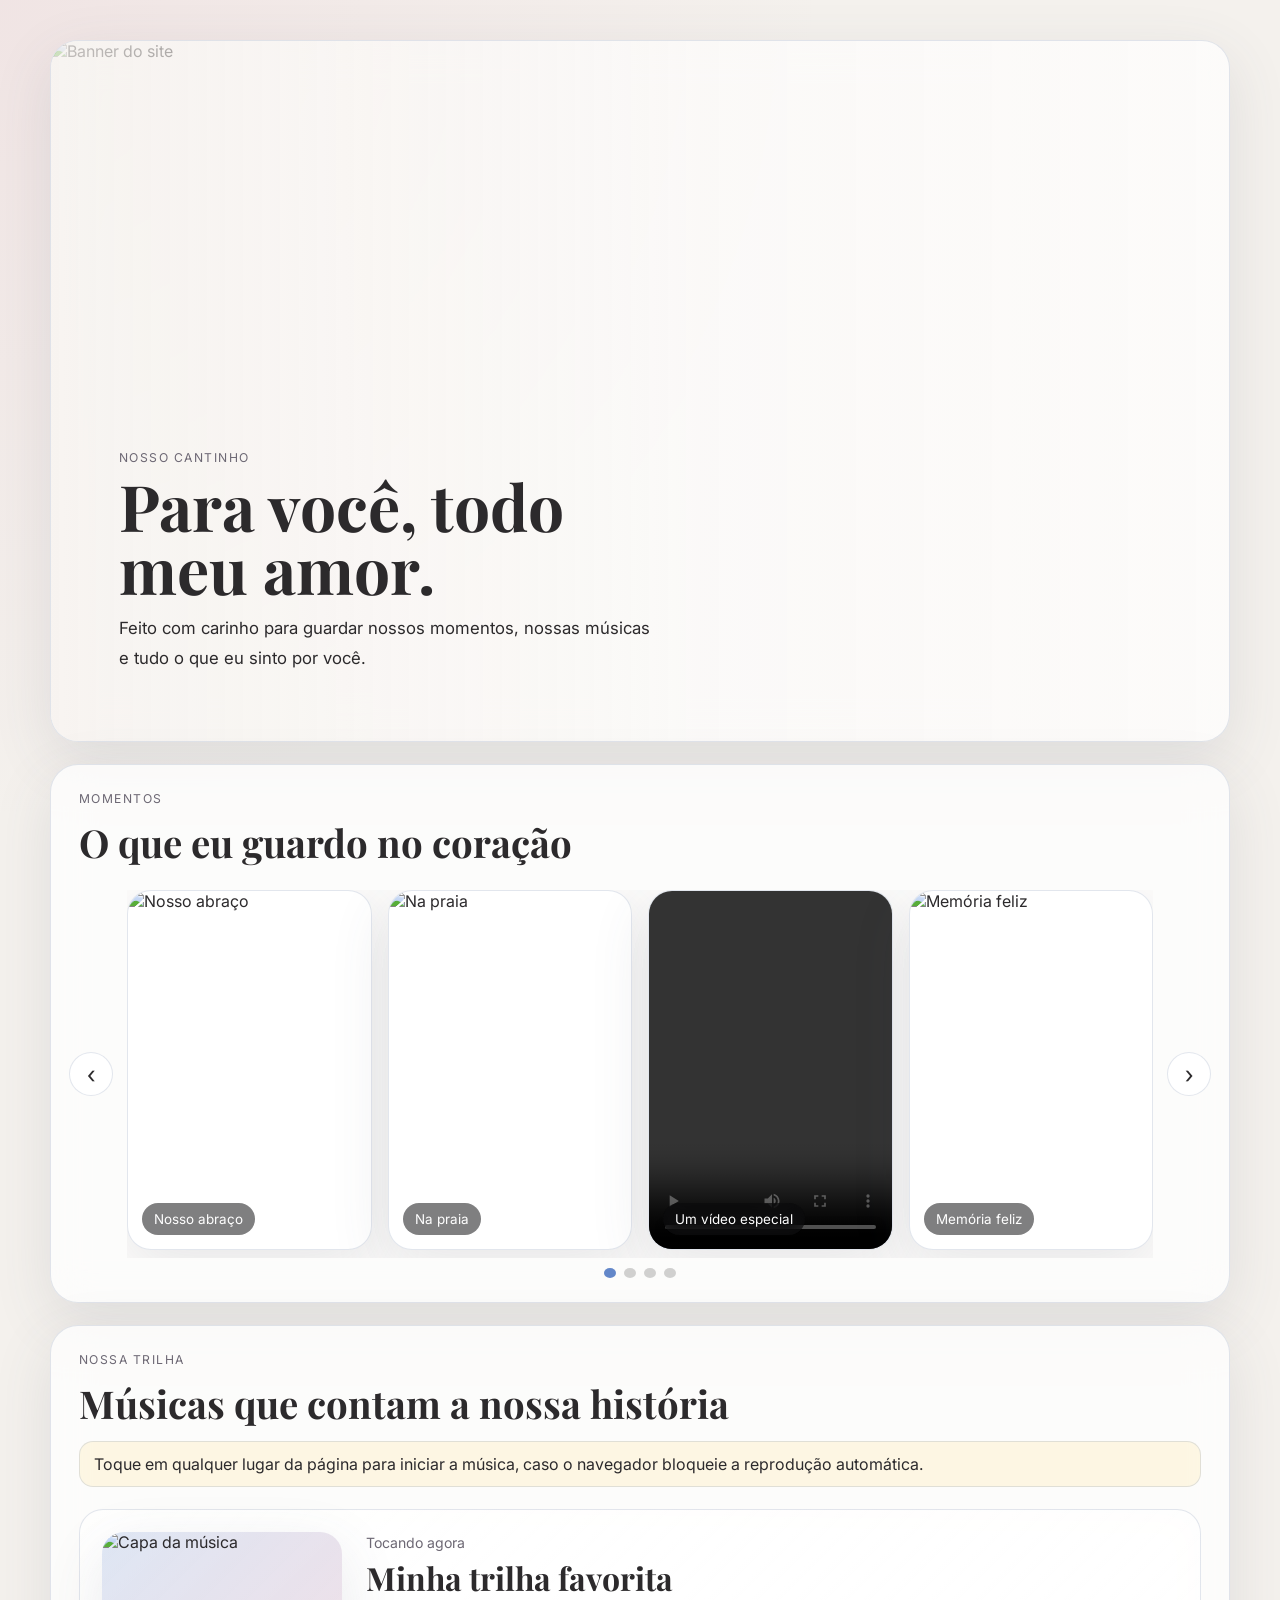
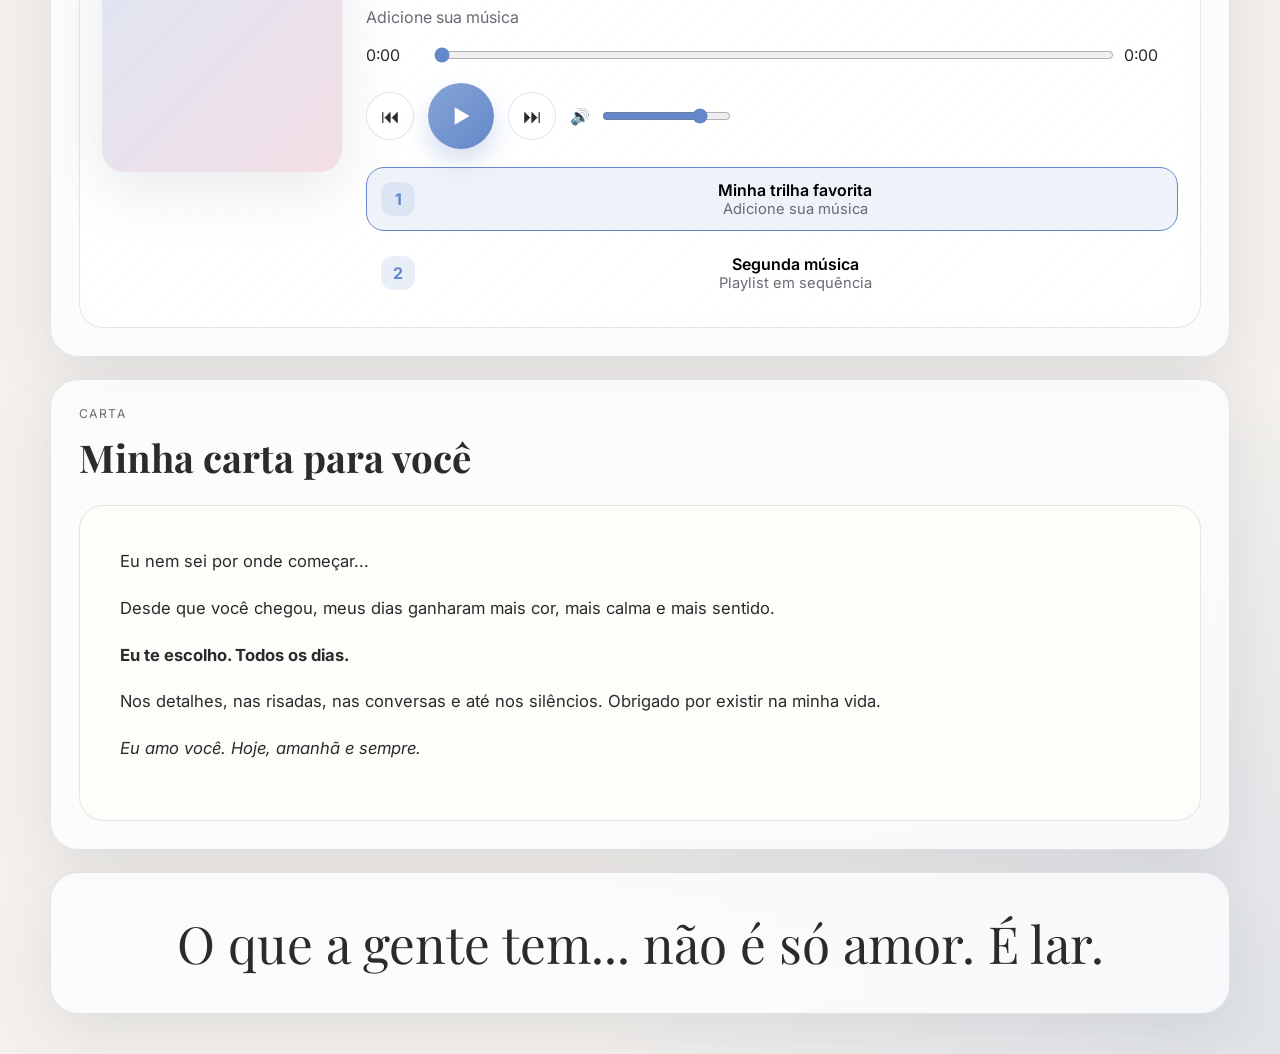
==== index.html @ 8e35c67f "v1" ====
<!DOCTYPE html>
<html lang="pt-BR">
<head>
  <meta charset="UTF-8" />
  <meta name="viewport" content="width=device-width, initial-scale=1.0" />
  <title>Nosso site</title>
  <link rel="preconnect" href="https://fonts.googleapis.com">
  <link rel="preconnect" href="https://fonts.gstatic.com" crossorigin>
  <link href="https://fonts.googleapis.com/css2?family=Inter:wght@400;500;600;700&family=Playfair+Display:wght@500;600;700&display=swap" rel="stylesheet">
  <link rel="stylesheet" href="styles.css" />
</head>
<body data-theme="clean" data-mode="final">
  <main class="site-shell">
    <section class="hero section-card">
      <div class="hero-media" id="heroMedia"></div>
      <div class="hero-overlay"></div>
      <div class="hero-content">
        <p class="eyebrow" id="heroEyebrowView">Nosso cantinho</p>
        <h1 id="heroTitleView">Para você, todo meu amor.</h1>
        <p id="heroSubtitleView">Feito com carinho para guardar nossos momentos, nossas músicas e tudo o que eu sinto por você.</p>
      </div>
    </section>

    <section class="moments section-card">
      <div class="section-heading">
        <div>
          <p class="eyebrow" id="momentsEyebrowView">Momentos</p>
          <h2 id="momentsTitleView">O que eu guardo no coração</h2>
        </div>
      </div>
      <div class="carousel-shell">
        <button class="nav-arrow" id="prevSlideBtn" aria-label="Voltar">‹</button>
        <div class="carousel-track" id="carouselTrack"></div>
        <button class="nav-arrow" id="nextSlideBtn" aria-label="Avançar">›</button>
      </div>
      <div class="carousel-dots" id="carouselDots"></div>
    </section>

    <section class="music section-card">
      <div class="section-heading">
        <div>
          <p class="eyebrow" id="musicEyebrowView">Nossa trilha</p>
          <h2 id="musicTitleView">Músicas que contam a nossa história</h2>
        </div>
      </div>
      <div class="autoplay-hint" id="autoplayHint">Toque em qualquer lugar da página para iniciar a música, caso o navegador bloqueie a reprodução automática.</div>
      <div class="player-card">
        <div class="track-art" id="trackArt"></div>
        <div class="player-main">
          <div class="track-meta">
            <span class="mini-label" id="nowPlayingLabelView">Tocando agora</span>
            <h3 id="trackTitle">Sem música carregada</h3>
            <p id="trackArtist">Adicione faixas no painel de edição.</p>
          </div>
          <div class="progress-wrap">
            <span id="currentTime">0:00</span>
            <input type="range" id="seekBar" min="0" max="100" value="0" />
            <span id="duration">0:00</span>
          </div>
          <div class="player-controls">
            <button class="icon-control" id="prevTrackBtn" aria-label="Faixa anterior">⏮</button>
            <button class="play-btn" id="playPauseBtn" aria-label="Tocar ou pausar">▶</button>
            <button class="icon-control" id="nextTrackBtn" aria-label="Próxima faixa">⏭</button>
            <label class="volume-control">
              🔊
              <input type="range" id="volumeBar" min="0" max="1" step="0.01" value="0.8" />
            </label>
          </div>
          <div class="playlist" id="playlist"></div>
        </div>
      </div>
      <audio id="audioPlayer" preload="metadata"></audio>
    </section>

    <section class="letter section-card">
      <div class="section-heading">
        <div>
          <p class="eyebrow" id="letterEyebrowView">Carta</p>
          <h2 id="letterTitleView">Minha carta para você</h2>
        </div>
      </div>
      <article class="letter-paper" id="letterView"></article>
    </section>

    <section class="closing section-card">
      <p id="closingTextView">O que a gente tem... não é só amor. É lar.</p>
    </section>
  </main>

  <script src="script.js"></script>
</body>
</html>
---- styles.css ----
:root {
  --bg: #f4f1ed;
  --surface: rgba(255,255,255,0.75);
  --surface-solid: #ffffff;
  --text: #2c2a2c;
  --muted: #6d6874;
  --accent: #87a5d6;
  --accent-strong: #6387c9;
  --border: rgba(98, 119, 157, 0.18);
  --shadow: 0 18px 60px rgba(71, 80, 100, 0.12);
  --hero-overlay: linear-gradient(90deg, rgba(245,241,237,.75) 0%, rgba(245,241,237,.2) 55%, rgba(245,241,237,.08) 100%);
  --paper: #fffdf9;
}

body[data-theme="dark"] {
  --bg: #0f0a0e;
  --surface: rgba(26, 16, 23, 0.72);
  --surface-solid: #1a1017;
  --text: #f3e7eb;
  --muted: #c8b6bf;
  --accent: #d58aa3;
  --accent-strong: #ec9db6;
  --border: rgba(213, 138, 163, 0.18);
  --shadow: 0 22px 72px rgba(0, 0, 0, 0.38);
  --hero-overlay: linear-gradient(90deg, rgba(15,10,14,.74) 0%, rgba(15,10,14,.2) 55%, rgba(15,10,14,.1) 100%);
  --paper: #24171f;
}

* { box-sizing: border-box; }
html, body { margin: 0; padding: 0; }
body {
  font-family: 'Inter', sans-serif;
  background:
    radial-gradient(circle at top left, rgba(213,138,163,.12), transparent 28%),
    radial-gradient(circle at bottom right, rgba(135,165,214,.18), transparent 24%),
    var(--bg);
  color: var(--text);
  min-height: 100vh;
  transition: background .35s ease, color .35s ease;
}

button, input, textarea, select {
  font: inherit;
}

button { cursor: pointer; }

.glass-panel,
.section-card,
.editor-item,
.player-card,
.letter-paper,
.compare-header {
  backdrop-filter: blur(20px);
  -webkit-backdrop-filter: blur(20px);
}

.site-shell {
  width: min(1180px, calc(100% - 40px));
  margin: 90px auto 40px;
  display: grid;
  gap: 22px;
}

.section-card {
  background: var(--surface);
  border: 1px solid var(--border);
  box-shadow: var(--shadow);
  border-radius: 28px;
  overflow: hidden;
  transition: background .35s ease, border-color .35s ease;
}

.hero {
  position: relative;
  min-height: 72vh;
  display: flex;
  align-items: end;
}

.hero-media,
.hero-overlay {
  position: absolute;
  inset: 0;
}

.hero-media img,
.hero-media video {
  width: 100%;
  height: 100%;
  object-fit: cover;
  display: block;
}

.hero-overlay { background: var(--hero-overlay); }

.hero-content {
  position: relative;
  z-index: 1;
  padding: clamp(28px, 6vw, 68px);
  width: min(680px, 100%);
}

.eyebrow {
  margin: 0 0 10px;
  letter-spacing: .12em;
  text-transform: uppercase;
  font-size: .76rem;
  color: var(--muted);
}

h1, h2, h3 {
  font-family: 'Playfair Display', serif;
  margin: 0;
}

h1 {
  font-size: clamp(2.4rem, 5vw, 4.8rem);
  line-height: .98;
  margin-bottom: 14px;
}

.hero-content p:last-child {
  margin: 0;
  font-size: 1.05rem;
  line-height: 1.75;
  max-width: 58ch;
}

.section-heading {
  display: flex;
  justify-content: space-between;
  align-items: end;
  gap: 16px;
  padding: 26px 28px 0;
}

.section-heading h2 { font-size: clamp(1.7rem, 3vw, 2.5rem); }

.carousel-shell {
  display: grid;
  grid-template-columns: auto 1fr auto;
  gap: 14px;
  align-items: center;
  padding: 22px 18px 10px;
}

.carousel-track {
  display: grid;
  grid-auto-flow: column;
  grid-auto-columns: minmax(220px, 1fr);
  gap: 16px;
  overflow-x: auto;
  scroll-behavior: smooth;
  padding-bottom: 8px;
  scrollbar-width: none;
}
.carousel-track::-webkit-scrollbar { display: none; }

.slide-card {
  position: relative;
  height: 360px;
  border-radius: 24px;
  overflow: hidden;
  background: var(--surface-solid);
  border: 1px solid var(--border);
  box-shadow: var(--shadow);
}

.slide-card img,
.slide-card video {
  width: 100%;
  height: 100%;
  object-fit: cover;
  display: block;
}

.slide-badge {
  position: absolute;
  left: 14px;
  bottom: 14px;
  background: rgba(10,10,12,.52);
  color: white;
  border-radius: 999px;
  padding: 8px 12px;
  font-size: .84rem;
  backdrop-filter: blur(10px);
}

.nav-arrow,
.icon-btn,
.icon-control,
.play-btn,
.theme-btn,
.editor-toggle,
.primary-btn,
.secondary-btn,
.danger-btn {
  border: 0;
  border-radius: 999px;
}

.nav-arrow,
.icon-btn,
.icon-control,
.theme-btn,
.editor-toggle,
.secondary-btn,
.danger-btn {
  background: var(--surface-solid);
  color: var(--text);
  border: 1px solid var(--border);
}

.nav-arrow {
  width: 44px;
  height: 44px;
  font-size: 1.5rem;
}

.carousel-dots {
  display: flex;
  gap: 8px;
  justify-content: center;
  padding: 0 0 24px;
}

.carousel-dots button {
  width: 10px;
  height: 10px;
  border-radius: 50%;
  border: 0;
  background: rgba(125,125,125,.35);
}

.carousel-dots button.active { background: var(--accent-strong); }

.music, .letter { padding-bottom: 28px; }
.player-card {
  margin: 22px 28px 0;
  padding: 22px;
  border-radius: 24px;
  background: linear-gradient(135deg, rgba(255,255,255,.62), rgba(255,255,255,.35));
  border: 1px solid var(--border);
  display: grid;
  grid-template-columns: 240px 1fr;
  gap: 24px;
}
body[data-theme="dark"] .player-card {
  background: linear-gradient(135deg, rgba(37,21,30,.9), rgba(37,21,30,.55));
}

.track-art {
  aspect-ratio: 1 / 1;
  border-radius: 22px;
  overflow: hidden;
  background: linear-gradient(135deg, rgba(135,165,214,.28), rgba(213,138,163,.28));
  box-shadow: var(--shadow);
}
.track-art img {
  width: 100%;
  height: 100%;
  object-fit: cover;
}
.player-main { display: grid; gap: 18px; }
.mini-label { color: var(--muted); font-size: .88rem; }
.track-meta h3 { font-size: 2rem; margin-top: 4px; }
.track-meta p { margin: 8px 0 0; color: var(--muted); }
.progress-wrap {
  display: grid;
  grid-template-columns: 54px 1fr 54px;
  gap: 12px;
  align-items: center;
}
input[type="range"] { width: 100%; accent-color: var(--accent-strong); }
.player-controls {
  display: flex;
  align-items: center;
  gap: 14px;
  flex-wrap: wrap;
}
.icon-control, .play-btn {
  width: 48px;
  height: 48px;
  display: inline-grid;
  place-items: center;
  font-size: 1.2rem;
}
.play-btn {
  width: 66px;
  height: 66px;
  background: linear-gradient(135deg, var(--accent), var(--accent-strong));
  color: white;
  border: 0;
  box-shadow: 0 12px 24px rgba(99,135,201,.28);
}
.volume-control {
  display: flex;
  align-items: center;
  gap: 10px;
  color: var(--muted);
}
.playlist {
  display: grid;
  gap: 10px;
}
.playlist-item {
  display: grid;
  grid-template-columns: auto 1fr;
  gap: 12px;
  align-items: center;
  padding: 12px 14px;
  border-radius: 18px;
  background: rgba(255,255,255,.42);
  border: 1px solid transparent;
}
body[data-theme="dark"] .playlist-item { background: rgba(255,255,255,.04); }
.playlist-item.active {
  border-color: var(--accent-strong);
  background: rgba(135,165,214,.14);
}
.playlist-index {
  width: 34px;
  height: 34px;
  display: grid;
  place-items: center;
  border-radius: 12px;
  background: rgba(135,165,214,.18);
  color: var(--accent-strong);
  font-weight: 700;
}
.playlist-title { font-weight: 600; }
.playlist-artist { color: var(--muted); font-size: .92rem; }

.letter-paper {
  margin: 22px 28px 0;
  padding: clamp(22px, 4vw, 40px);
  border-radius: 24px;
  background: var(--paper);
  border: 1px solid var(--border);
  line-height: 1.85;
  font-size: 1.04rem;
}
.letter-paper p { margin: 0 0 1rem; }
.letter-paper strong { font-weight: 700; }
.letter-paper em { font-style: italic; }
.letter-paper u { text-decoration-thickness: 2px; }

.closing {
  text-align: center;
  padding: 42px 28px;
}
.closing p {
  font-family: 'Playfair Display', serif;
  font-size: clamp(2rem, 4vw, 3.7rem);
  line-height: 1.1;
  margin: 0;
}

.floating-controls {
  position: fixed;
  top: 18px;
  left: 50%;
  transform: translateX(-50%);
  z-index: 30;
  display: flex;
  gap: 12px;
  align-items: center;
  padding: 10px;
  background: var(--surface);
  border-radius: 999px;
  border: 1px solid var(--border);
  box-shadow: var(--shadow);
}
.theme-switcher { display: flex; gap: 8px; flex-wrap: wrap; }
.theme-btn, .editor-toggle, .primary-btn, .secondary-btn, .danger-btn {
  padding: 12px 18px;
  font-weight: 600;
}
.theme-btn.active,
.primary-btn {
  background: linear-gradient(135deg, var(--accent), var(--accent-strong));
  color: white;
  border: 0;
}
.danger-btn { color: #b53f62; }

.editor-drawer {
  position: fixed;
  inset: 0 0 0 auto;
  width: min(520px, 100vw);
  background: var(--surface-solid);
  color: var(--text);
  z-index: 40;
  transform: translateX(100%);
  transition: transform .35s ease;
  border-left: 1px solid var(--border);
  box-shadow: -18px 0 48px rgba(0,0,0,.16);
  display: grid;
  grid-template-rows: auto 1fr auto;
}
.editor-drawer.open { transform: translateX(0); }
.editor-header, .editor-footer {
  padding: 18px 20px;
  border-bottom: 1px solid var(--border);
  display: flex;
  justify-content: space-between;
  align-items: center;
  gap: 12px;
}
.editor-footer { border-top: 1px solid var(--border); border-bottom: 0; }
.editor-body {
  overflow: auto;
  padding: 18px 20px 26px;
  display: grid;
  gap: 18px;
}
.editor-section {
  display: grid;
  gap: 12px;
  padding: 16px;
  border-radius: 22px;
  background: var(--surface);
  border: 1px solid var(--border);
}
.editor-section h3 { font-size: 1.35rem; }
.editor-section label {
  display: grid;
  gap: 8px;
  font-weight: 600;
}
.editor-section input,
.editor-section select,
.editor-section textarea {
  width: 100%;
  border: 1px solid var(--border);
  border-radius: 16px;
  padding: 12px 14px;
  background: var(--surface-solid);
  color: var(--text);
}
.editor-section textarea { resize: vertical; }
.helper-text { margin: 0; font-size: .92rem; color: var(--muted); }
.section-title-row {
  display: flex;
  justify-content: space-between;
  gap: 12px;
  align-items: center;
}
.stack { display: grid; gap: 12px; }
.editor-item {
  padding: 14px;
  border: 1px solid var(--border);
  background: var(--surface-solid);
  border-radius: 18px;
}
.editor-item-grid {
  display: grid;
  gap: 12px;
}
.editor-item-actions {
  display: flex;
  gap: 10px;
  flex-wrap: wrap;
  margin-top: 12px;
}
.toolbar {
  display: flex;
  gap: 8px;
  flex-wrap: wrap;
}
.toolbar button {
  width: 40px;
  height: 40px;
  border-radius: 12px;
  border: 1px solid var(--border);
  background: var(--surface-solid);
  color: var(--text);
  font-weight: 700;
}

.compare-overlay {
  position: fixed;
  inset: 0;
  z-index: 50;
  background: rgba(6, 6, 10, 0.72);
  padding: 18px;
}
.compare-header {
  display: flex;
  justify-content: space-between;
  align-items: center;
  gap: 12px;
  width: min(1200px, 100%);
  margin: 0 auto 14px;
  padding: 14px 18px;
  border-radius: 18px;
  background: rgba(255,255,255,.86);
}
.compare-grid {
  display: grid;
  grid-template-columns: 1fr 1fr;
  gap: 14px;
  width: min(1200px, 100%);
  height: calc(100vh - 110px);
  margin: 0 auto;
}
.compare-grid iframe {
  width: 100%;
  height: 100%;
  border: 0;
  border-radius: 18px;
  background: white;
  box-shadow: var(--shadow);
}

@media (max-width: 920px) {
  .site-shell { margin-top: 118px; width: min(100% - 24px, 1180px); }
  .player-card { grid-template-columns: 1fr; }
  .track-art { max-width: 220px; }
  .hero { min-height: 60vh; }
  .compare-grid { grid-template-columns: 1fr; height: auto; }
  .compare-grid iframe { min-height: 70vh; }
}

@media (max-width: 680px) {
  .floating-controls {
    width: calc(100% - 20px);
    border-radius: 24px;
    top: 10px;
    padding: 12px;
    display: grid;
  }
  .theme-switcher { display: grid; grid-template-columns: 1fr; }
  .carousel-shell { grid-template-columns: 1fr; }
  .nav-arrow { display: none; }
  .player-card,
  .letter-paper,
  .section-heading { margin-left: 16px; margin-right: 16px; }
}


body[data-mode="final"] .site-shell { margin-top: 24px; }
body[data-mode="final"] .hero { min-height: 78vh; }
body[data-mode="final"] .site-shell { padding-top: 16px; }
body[data-mode="final"] .music, body[data-mode="final"] .letter { padding-bottom: 28px; }
.autoplay-hint {
  margin: 12px 28px 0;
  padding: 12px 14px;
  border-radius: 14px;
  background: rgba(255, 220, 120, 0.18);
  color: var(--text);
  border: 1px solid var(--border);
  display: none;
}
.autoplay-hint.show { display: block; }
.editor-toolbar-row { display: grid; gap: 12px; }
@media (max-width: 920px) {
  body[data-mode="final"] .site-shell { margin-top: 16px; }
}
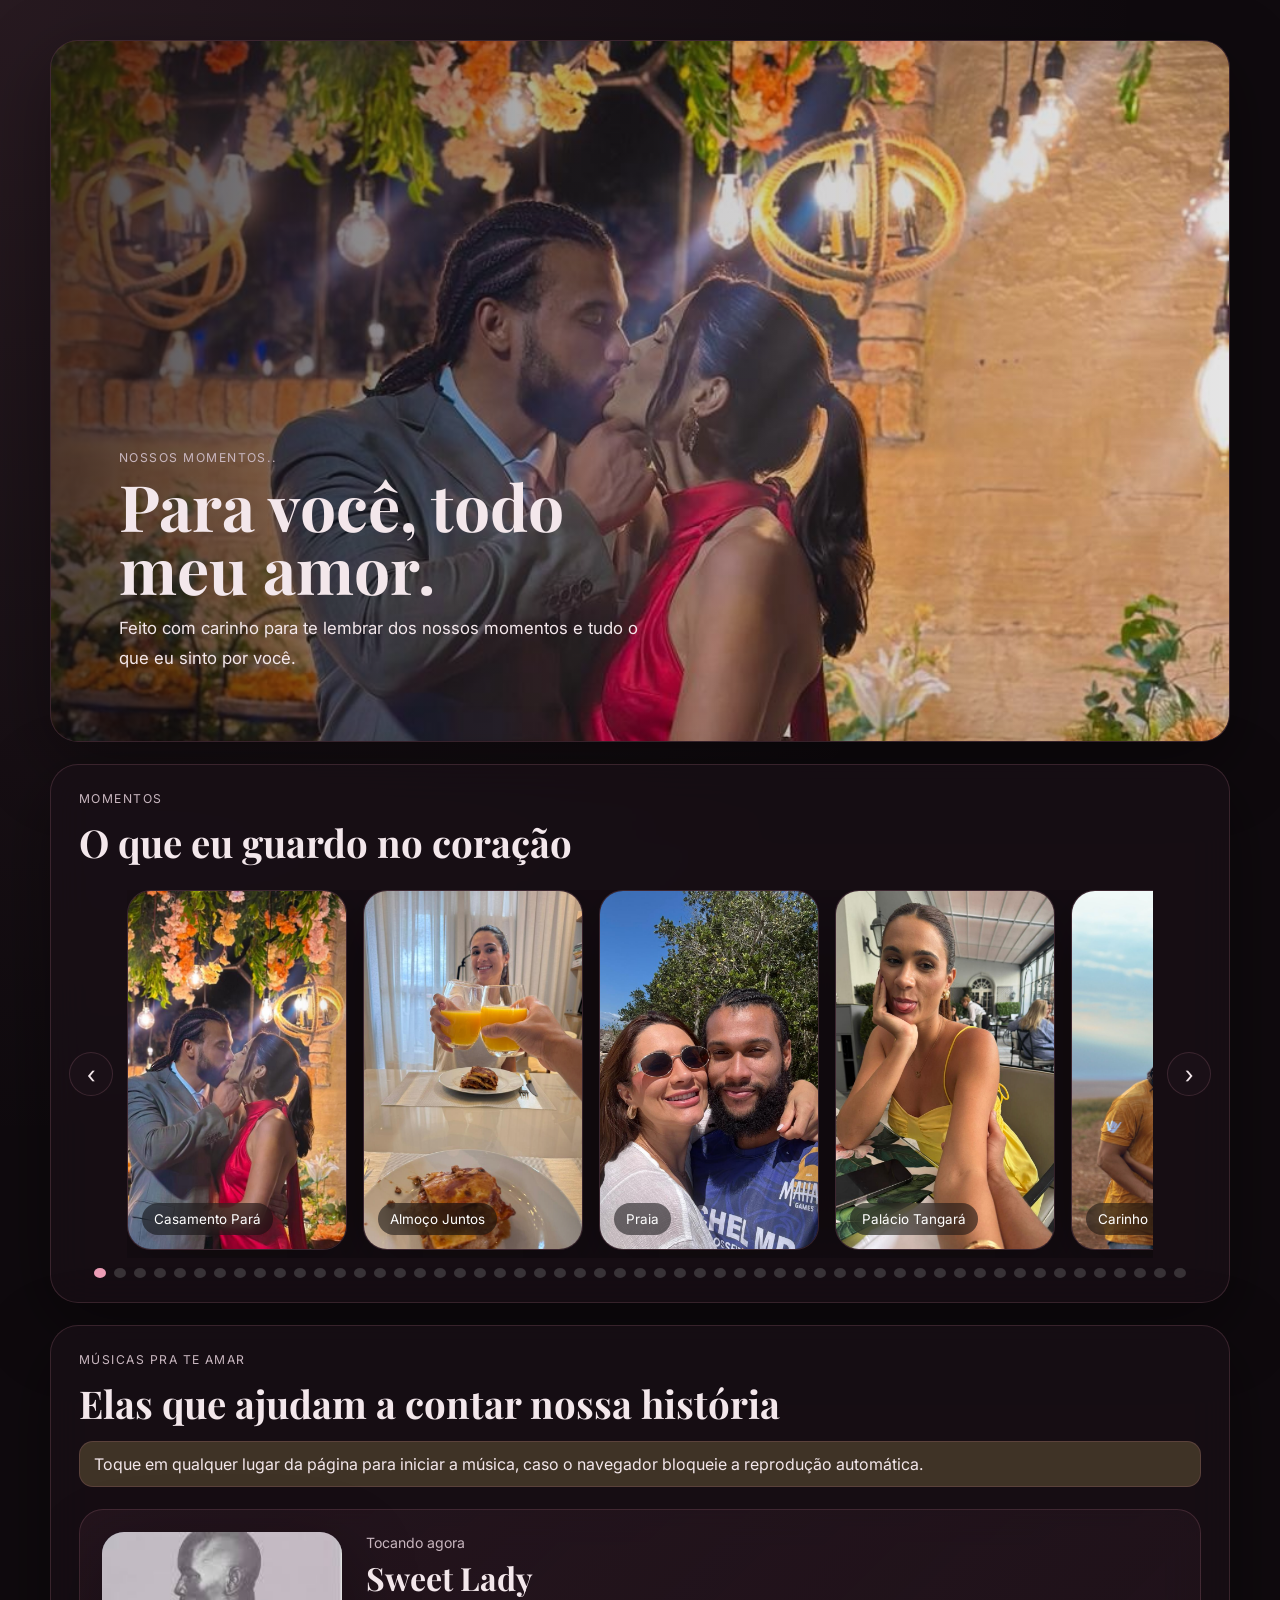
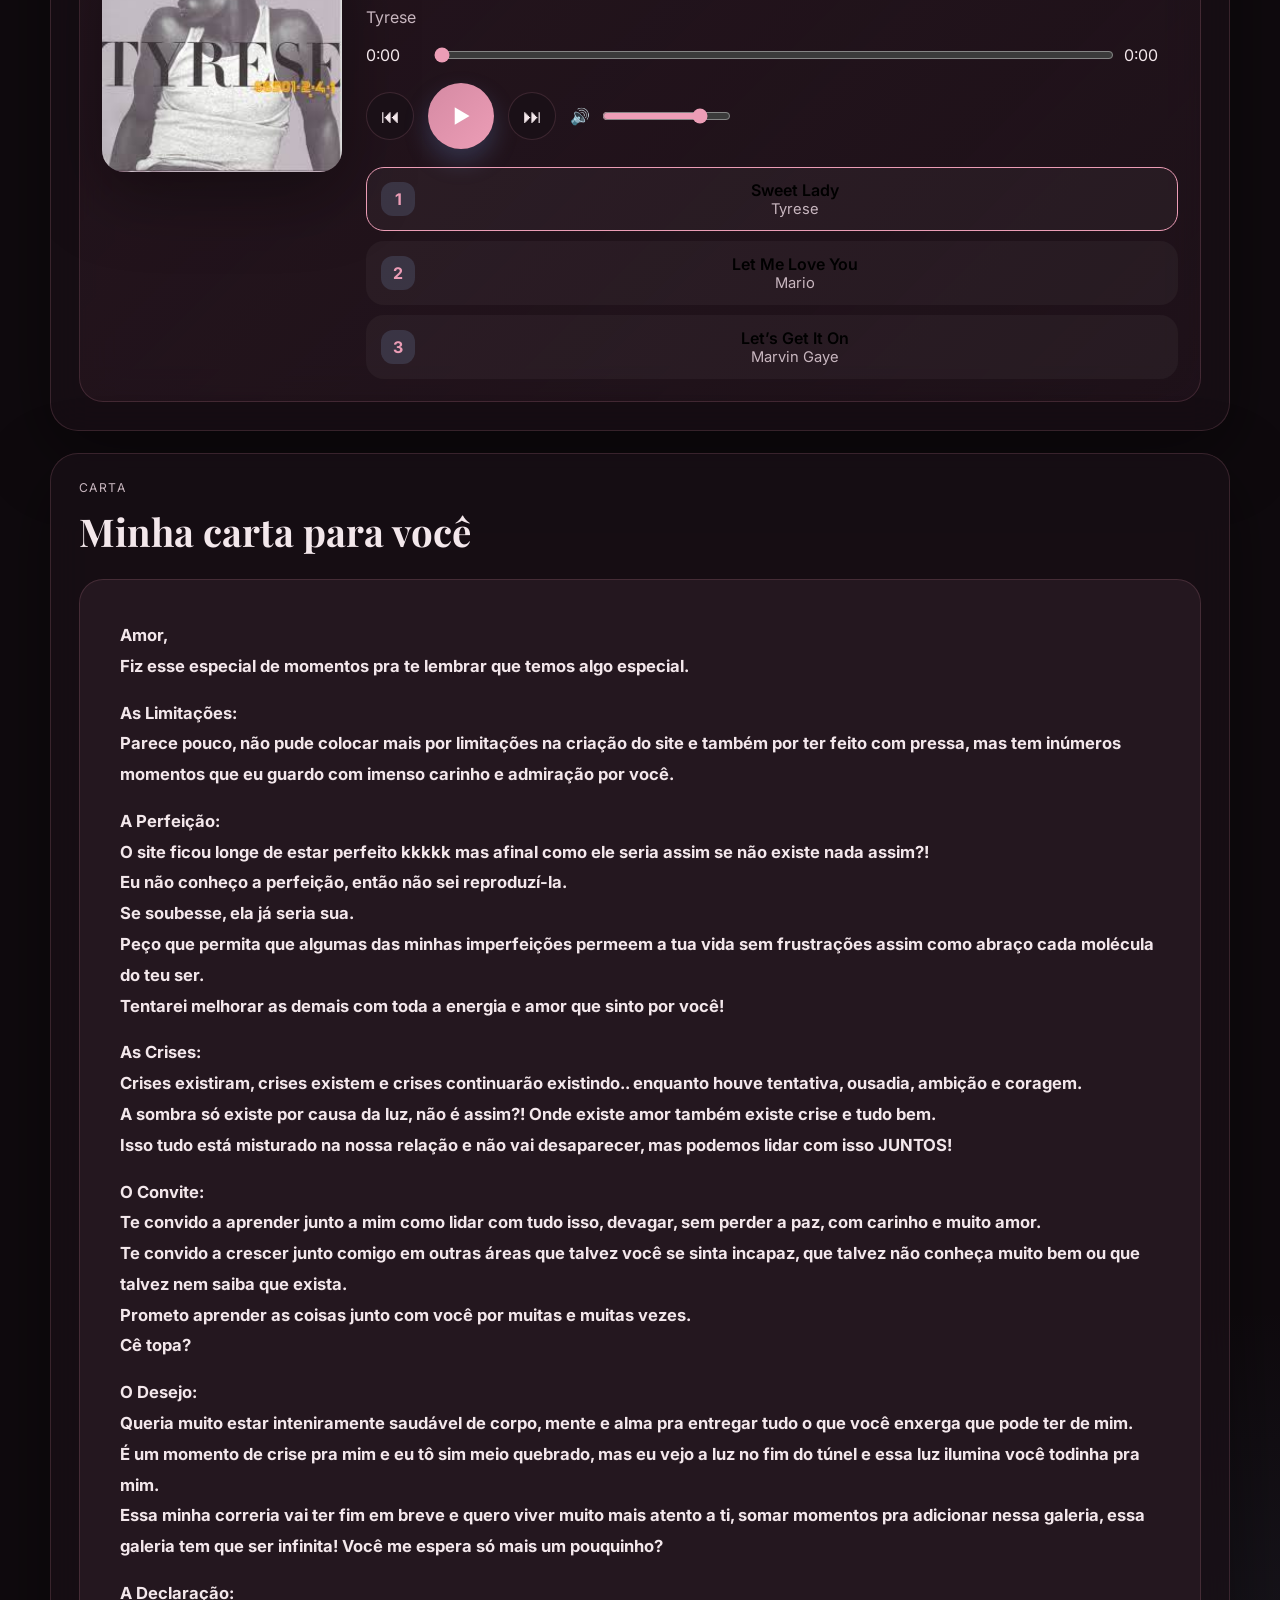
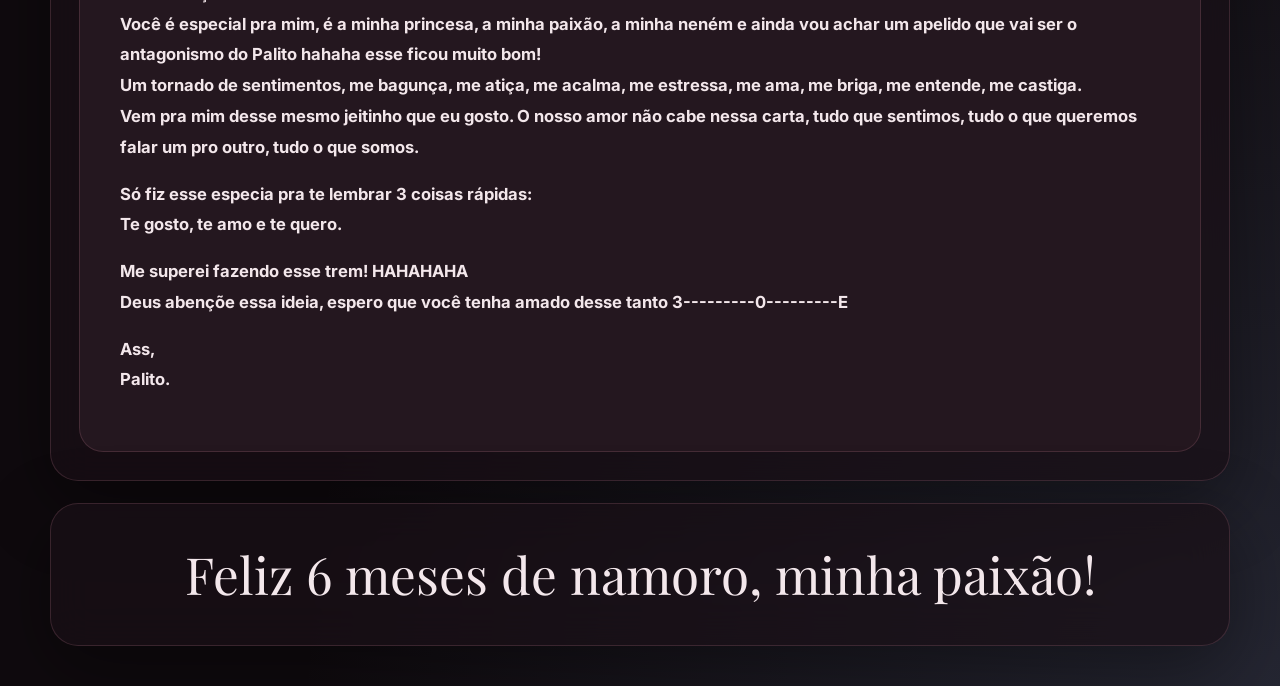
==== commit 8d216298: "v4 - carregamento via arquivo config" ====
--- a/index.html
+++ b/index.html
@@ -87,6 +87,7 @@
     </section>
   </main>
 
+  <script src="config.js"></script>
   <script src="script.js"></script>
 </body>
 </html>
